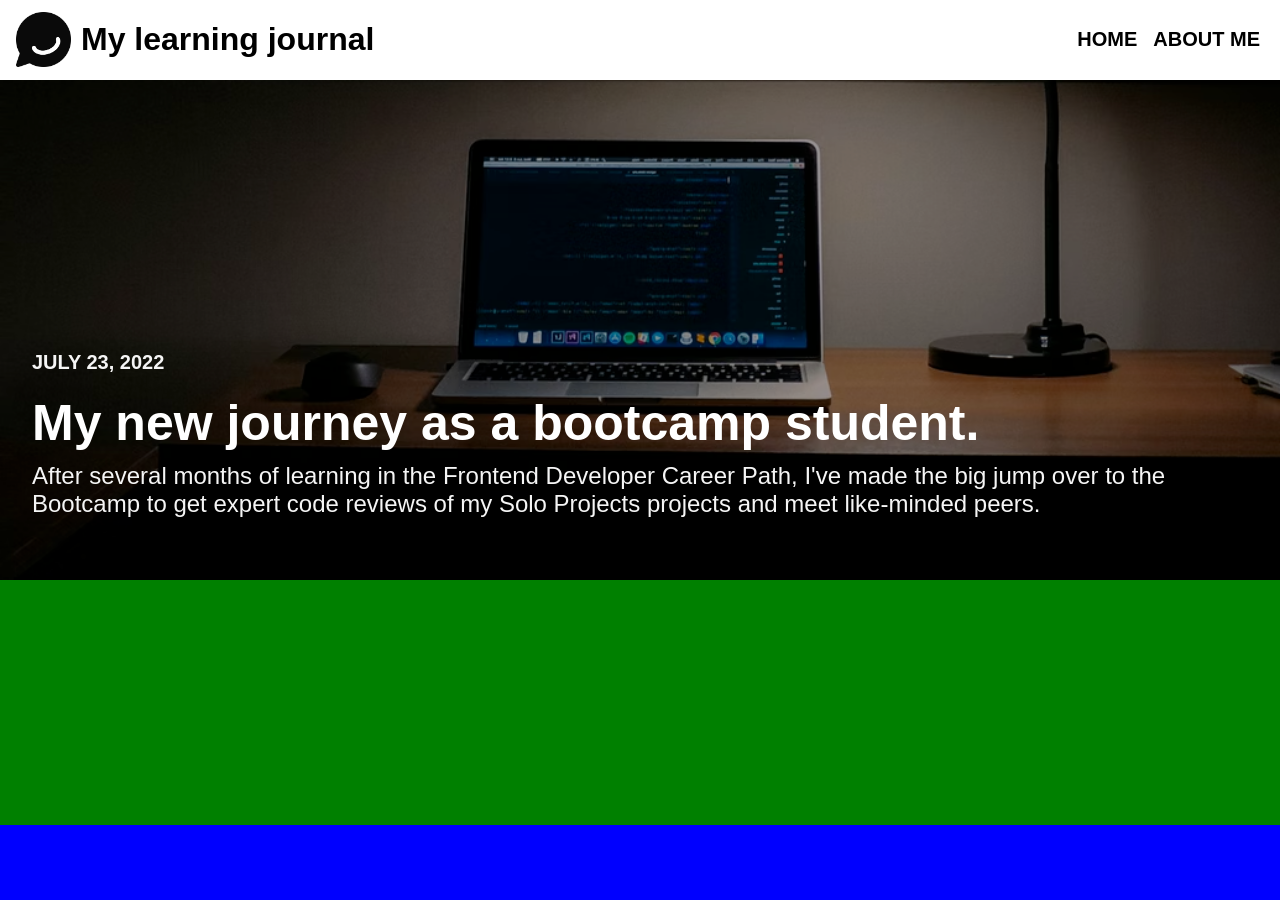
==== index.html @ b1023270 "v1" ====
<!DOCTYPE html>
<html lang="en">

<head>
    <meta charset="UTF-8">
    <meta name="viewport" content="width=device-width, initial-scale=1.0">
    <title>Home</title>
    <link rel="stylesheet" href="index.css">
</head>

<body>
    <div class="grid-container">
        <header class="grid-item">
            <div class="logo-section">
                <img class="logo" src="/images/logo.png" alt="logo">
                <h1>My learning journal</h1>
            </div>
            <div class="menu">
                <ul>
                    <li><a href="index.html">HOME</a></li>
                    <li><a href="about.html">ABOUT ME</a></li>
                </ul>
            </div>


        </header>
        <main class="grid-item">
            <div class="banner">
                <h4 class="date">JULY 23, 2022</h4>
                <h1 class="title">My new journey as a bootcamp student.</h1>
                <p class="summary">
                    After several months of learning in the Frontend Developer Career Path, I've made the big jump over
                    to the Bootcamp to get expert code reviews of my Solo Projects projects and meet like-minded peers.
                </p>
            </div>
            <div class="blogs">

            </div>
        </main>
        <footer class="grid-item"></footer>
    </div>
    <script type="module" src="index.js"></script>
</body>

</html>
---- index.css ----
body {
    margin: 0;
    background-color: white;
}

.grid-container {
    display: grid;
    height: 100vh;
    grid-template: repeat(12, 1fr) / repeat(12, 1fr);
    grid-template-areas:
        "head head head head head head head head head head head head"
        "main main main main main main main main main main main main"
        "main main main main main main main main main main main main"
        "main main main main main main main main main main main main"
        "main main main main main main main main main main main main"
        "main main main main main main main main main main main main"
        "main main main main main main main main main main main main"
        "main main main main main main main main main main main main"
        "main main main main main main main main main main main main"
        "main main main main main main main main main main main main"
        "main main main main main main main main main main main main"
        "foot foot foot foot foot foot foot foot foot foot foot foot";

}

.grid-item {
    display: flex;
}

header {
    grid-area: head;
    display: flex;
    align-items: center;
    justify-content: space-between;
}

main {
    flex-direction: column;
    grid-area: main;
    background-color: green;
}

footer {
    grid-area: foot;
    background-color: blue;
}

/*-----------------------------HEADER------------------------------------------*/
.logo {
    height: 55px;
    width: 55px;
}

.logo-section {
    display: flex;
    align-items: center;
    font-family: Arial, Helvetica, sans-serif;
    font-weight: bold;
    gap: 10px;
    padding-left: 1em;
}

.menu {
    display: flex;
    align-items: center;
    padding-right: 1em;
    font-size: 20px;
    font-family: sans-serif;
}

.menu ul {
    display: flex;
    flex-direction: row;
    list-style: none;
    gap: 1rem;
    margin: 0;
    padding: 0;
}

.menu li {
    cursor: pointer;
    font-weight: bold;
}

.menu a {
    color: black;
    text-decoration: none;
}

.menu a:hover {
    text-decoration: underline;
}

/*----------------------------------------------------------------------------*/

/*-----------------------------Main------------------------------------------*/

.banner {
    position: relative;
    background-image: url("images/banner.png");
    background-size: cover;
    background-position: 0% 90%;
    background-repeat: no-repeat;
    display: flex;
    flex-direction: column;
    justify-content: flex-end;
    width: 100%;
    height: 500px;
    color: white;
    font-family: sans-serif;
    padding: 2rem;
    box-sizing: border-box;
}

.banner::before {
    content: "";
    position: absolute;
    inset: 0;
    background: rgba(0, 0, 0, 0.4);
}

.banner>* {
    position: relative;
    z-index: 1;
}

.date {

    font-size: 20px;
    color: whitesmoke;
    margin: 0;
    padding-bottom: 20px;
}

.title {
    font-size: 50px;
    margin: 0;
    padding-bottom: 10px;
}

.summary {
    margin: 0;
    padding-bottom: 30px;
    font-size: 24px;
    color: whitesmoke;
}

/*----------------------------------------------------------------------------*/
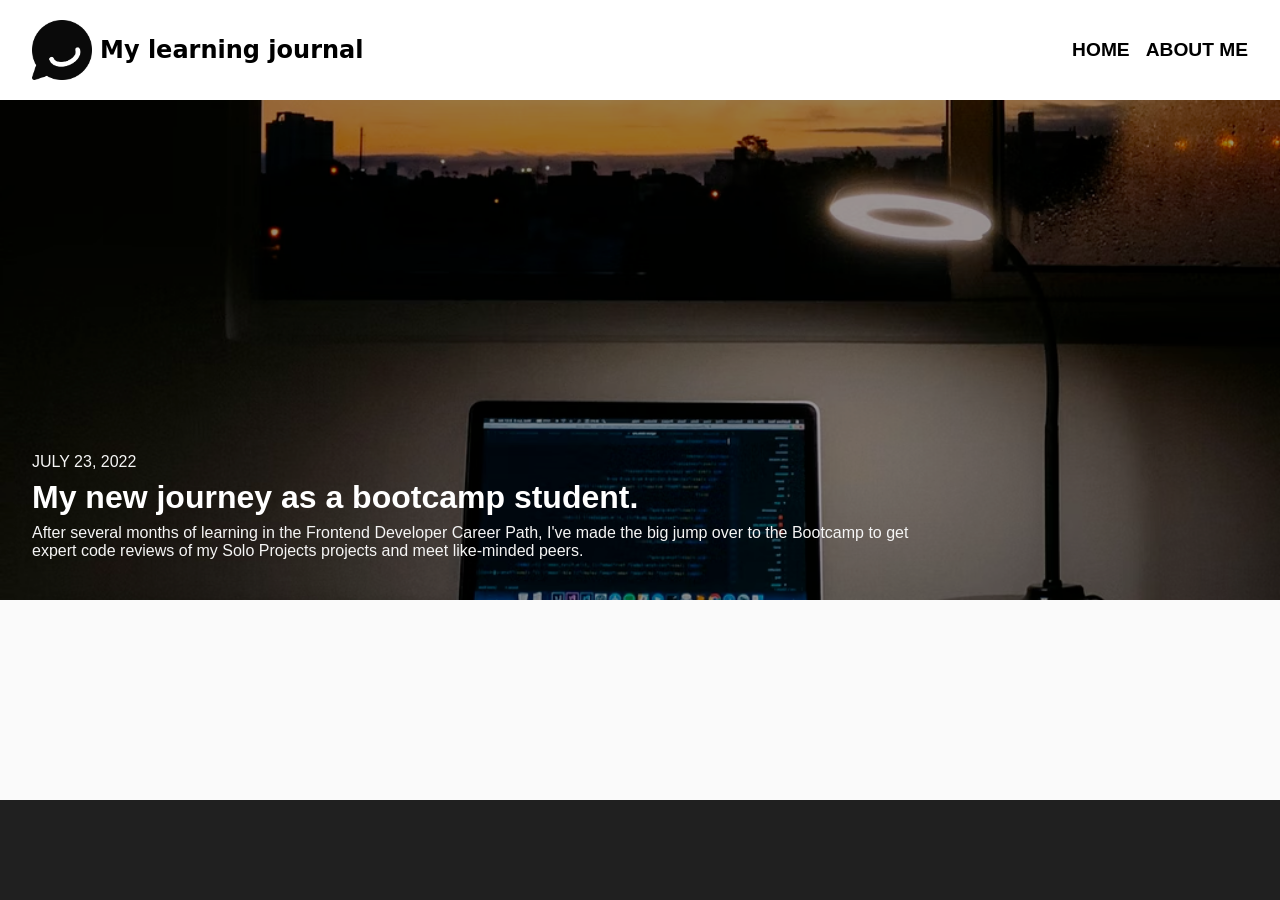
==== commit c0827c65: "v2" ====
--- a/index.html
+++ b/index.html
@@ -4,28 +4,26 @@
 <head>
     <meta charset="UTF-8">
     <meta name="viewport" content="width=device-width, initial-scale=1.0">
-    <title>Home</title>
     <link rel="stylesheet" href="index.css">
+    <title>Document</title>
 </head>
 
 <body>
-    <div class="grid-container">
-        <header class="grid-item">
-            <div class="logo-section">
+    <header>
+        <div class="container">
+            <nav>
                 <img class="logo" src="/images/logo.png" alt="logo">
-                <h1>My learning journal</h1>
-            </div>
-            <div class="menu">
+                <h1 class="logo-title">My learning journal</h1>
                 <ul>
-                    <li><a href="index.html">HOME</a></li>
-                    <li><a href="about.html">ABOUT ME</a></li>
+                    <li><a href="">HOME</a></li>
+                    <li><a href="">ABOUT ME</a></li>
                 </ul>
-            </div>
-
-
-        </header>
-        <main class="grid-item">
-            <div class="banner">
+            </nav>
+        </div>
+    </header>
+    <main>
+        <section class="hero">
+            <div class="hero-content container">
                 <h4 class="date">JULY 23, 2022</h4>
                 <h1 class="title">My new journey as a bootcamp student.</h1>
                 <p class="summary">
@@ -33,13 +31,14 @@
                     to the Bootcamp to get expert code reviews of my Solo Projects projects and meet like-minded peers.
                 </p>
             </div>
-            <div class="blogs">
+        </section>
+        <div class="container">
 
-            </div>
-        </main>
-        <footer class="grid-item"></footer>
-    </div>
-    <script type="module" src="index.js"></script>
+        </div>
+
+    </main>
+    <footer>
+    </footer>
 </body>
 
 </html>
--- a/index.css
+++ b/index.css
@@ -1,74 +1,63 @@
+* {
+    box-sizing: border-box;
+}
+
 body {
+    min-height: 100vh;
     margin: 0;
+    background-color: #FAFAFA;
+    display: grid;
+    grid-template-rows: auto 1fr auto;
+}
+
+
+header {
+    width: 100%;
     background-color: white;
 }
 
-.grid-container {
-    display: grid;
-    height: 100vh;
-    grid-template: repeat(12, 1fr) / repeat(12, 1fr);
-    grid-template-areas:
-        "head head head head head head head head head head head head"
-        "main main main main main main main main main main main main"
-        "main main main main main main main main main main main main"
-        "main main main main main main main main main main main main"
-        "main main main main main main main main main main main main"
-        "main main main main main main main main main main main main"
-        "main main main main main main main main main main main main"
-        "main main main main main main main main main main main main"
-        "main main main main main main main main main main main main"
-        "main main main main main main main main main main main main"
-        "main main main main main main main main main main main main"
-        "foot foot foot foot foot foot foot foot foot foot foot foot";
-
-}
-
-.grid-item {
-    display: flex;
-}
-
-header {
-    grid-area: head;
-    display: flex;
-    align-items: center;
-    justify-content: space-between;
-}
-
 main {
-    flex-direction: column;
-    grid-area: main;
-    background-color: green;
+    width: 100%;
 }
 
 footer {
-    grid-area: foot;
-    background-color: blue;
+    width: 100%;
+    background-color: #202020;
+    height: 100px;
 }
 
-/*-----------------------------HEADER------------------------------------------*/
-.logo {
-    height: 55px;
-    width: 55px;
+img {
+    display: block;
+    max-width: 100%;
+    height: auto;
 }
 
-.logo-section {
+.container {
+    width: min(100% - 4rem, 1400px);
+    margin-inline: auto;
+}
+
+/*==================================================================*/
+
+/*--------------------------------header----------------------------*/
+.logo {
+    height: 60px;
+}
+
+.logo-title {
+    margin-right: auto;
+    padding-left: .5rem;
+    font-family: system-ui, -apple-system, BlinkMacSystemFont, 'Segoe UI', Roboto, Oxygen, Ubuntu, Cantarell, 'Open Sans', 'Helvetica Neue', sans-serif;
+}
+
+nav {
     display: flex;
     align-items: center;
-    font-family: Arial, Helvetica, sans-serif;
-    font-weight: bold;
-    gap: 10px;
-    padding-left: 1em;
+    padding-top: 1rem;
+    padding-bottom: 1rem;
 }
 
-.menu {
-    display: flex;
-    align-items: center;
-    padding-right: 1em;
-    font-size: 20px;
-    font-family: sans-serif;
-}
-
-.menu ul {
+nav ul {
     display: flex;
     flex-direction: row;
     list-style: none;
@@ -77,72 +66,103 @@
     padding: 0;
 }
 
-.menu li {
+nav li {
     cursor: pointer;
+    font-size: 1.2rem;
+    font-family: sans-serif;
     font-weight: bold;
 }
 
-.menu a {
+nav a {
     color: black;
     text-decoration: none;
 }
 
-.menu a:hover {
+nav a:hover {
     text-decoration: underline;
 }
 
-/*----------------------------------------------------------------------------*/
+/*--------------------------------header----------------------------*/
 
-/*-----------------------------Main------------------------------------------*/
-
-.banner {
+/*--------------------------------hero------------------------------*/
+.hero {
+    display: flex;
+    flex-direction: column;
+    justify-content: flex-end;
     position: relative;
     background-image: url("images/banner.png");
     background-size: cover;
-    background-position: 0% 90%;
+    background-position: 0% 80%;
     background-repeat: no-repeat;
-    display: flex;
-    flex-direction: column;
-    justify-content: flex-end;
     width: 100%;
-    height: 500px;
-    color: white;
-    font-family: sans-serif;
-    padding: 2rem;
-    box-sizing: border-box;
+    min-height: 400px;
 }
 
-.banner::before {
+.hero::before {
     content: "";
     position: absolute;
     inset: 0;
     background: rgba(0, 0, 0, 0.4);
 }
 
-.banner>* {
+
+.hero>* {
     position: relative;
     z-index: 1;
 }
 
-.date {
-
-    font-size: 20px;
-    color: whitesmoke;
-    margin: 0;
-    padding-bottom: 20px;
+.hero-content {
+    color: white;
+    font-family: sans-serif;
+    padding-bottom: 2.5rem;
 }
 
-.title {
-    font-size: 50px;
+.hero-content h1,
+p,
+h4 {
     margin: 0;
-    padding-bottom: 10px;
 }
 
-.summary {
-    margin: 0;
-    padding-bottom: 30px;
-    font-size: 24px;
+.hero-content h1 {
+    font-size: 2rem;
+    padding-top: .5rem;
+    padding-bottom: .5rem;
+    padding-right: 15rem;
+
+}
+
+.hero-content p,
+h4 {
+    font-size: 1rem;
+    font-weight: 400;
+    padding-right: 10rem;
     color: whitesmoke;
 }
 
-/*----------------------------------------------------------------------------*/+/*--------------------------------hero------------------------------*/
+
+
+@media (min-width: 800px) {
+    .hero {
+        background-position: 0% 70%;
+        height: 500px;
+        max-height: 500px;
+    }
+
+    .hero-content h1 {
+        padding-right: 15rem;
+    }
+
+    .hero-content p,
+    h4 {
+        padding-right: 20rem;
+    }
+
+}
+
+@media (min-width: 1400px) {
+    .hero {
+        background-position: 0% 60%;
+    }
+
+}
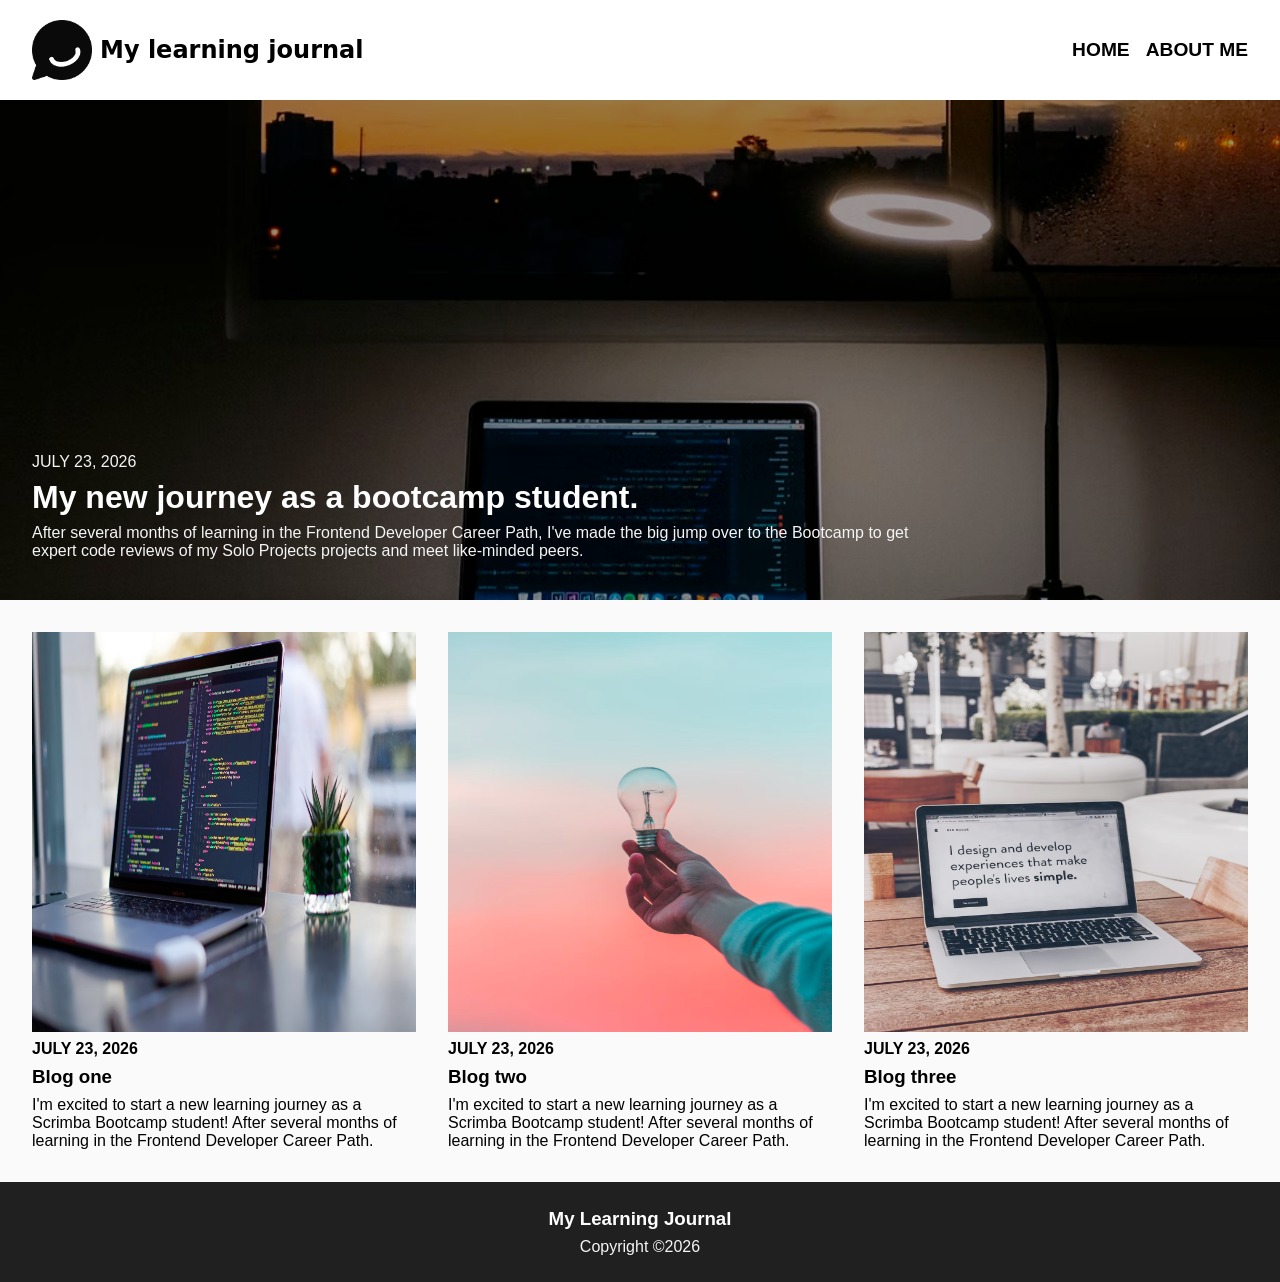
==== commit 45bdd9dd: "v3" ====
--- a/index.html
+++ b/index.html
@@ -24,7 +24,7 @@
     <main>
         <section class="hero">
             <div class="hero-content container">
-                <h4 class="date">JULY 23, 2022</h4>
+                <h4 class="date">JULY 23, 2026</h4>
                 <h1 class="title">My new journey as a bootcamp student.</h1>
                 <p class="summary">
                     After several months of learning in the Frontend Developer Career Path, I've made the big jump over
@@ -32,12 +32,41 @@
                 </p>
             </div>
         </section>
-        <div class="container">
+        <article class="container">
+            <section class="blogs">
+                <div class="blog-card">
+                    <img src="/images/blog1.png" alt="blog1">
+                    <h4>JULY 23, 2026</h4>
+                    <h1>Blog one</h1>
+                    <p>I'm excited to start a new learning journey as a Scrimba Bootcamp student! After several months
+                        of learning in the Frontend Developer Career Path.</p>
+                </div>
+                <div class="blog-card">
+                    <img src="/images/blog2.png" alt="blog1">
+                    <h4>JULY 23, 2026</h4>
+                    <h1>Blog two</h1>
+                    <p>I'm excited to start a new learning journey as a Scrimba Bootcamp student! After several months
+                        of learning in the Frontend Developer Career Path.</p>
+                </div>
+                <div class="blog-card">
+                    <img src="/images/blog3.png" alt="blog1">
+                    <h4>JULY 23, 2026</h4>
+                    <h1>Blog three</h1>
+                    <p>I'm excited to start a new learning journey as a Scrimba Bootcamp student! After several months
+                        of learning in the Frontend Developer Career Path.</p>
+                </div>
 
-        </div>
+            </section>
+        </article>
 
     </main>
     <footer>
+        <div class="container">
+            <div class="footer-content">
+                <h3>My Learning Journal</h3>
+                <p>Copyright ©2026</p>
+            </div>
+        </div>
     </footer>
 </body>
 
--- a/index.css
+++ b/index.css
@@ -21,9 +21,12 @@
 }
 
 footer {
-    width: 100%;
+    min-height: 100px;
     background-color: #202020;
-    height: 100px;
+    display: flex;
+    flex-direction: column;
+    justify-content: center;
+    margin-top: 2rem;
 }
 
 img {
@@ -96,6 +99,7 @@
     background-repeat: no-repeat;
     width: 100%;
     min-height: 400px;
+    margin-bottom: 2rem;
 }
 
 .hero::before {
@@ -115,11 +119,12 @@
     color: white;
     font-family: sans-serif;
     padding-bottom: 2.5rem;
+
 }
 
 .hero-content h1,
-p,
-h4 {
+.hero-content p,
+.hero-content h4 {
     margin: 0;
 }
 
@@ -132,7 +137,7 @@
 }
 
 .hero-content p,
-h4 {
+.hero-content h4 {
     font-size: 1rem;
     font-weight: 400;
     padding-right: 10rem;
@@ -140,6 +145,63 @@
 }
 
 /*--------------------------------hero------------------------------*/
+
+/*--------------------------------blog------------------------------*/
+
+.blogs {
+    display: grid;
+    grid-template-columns: 1fr;
+    gap: 2rem;
+}
+
+.blog-card {
+    display: flex;
+    flex-direction: column;
+    font-family: sans-serif;
+    color: black;
+}
+
+.blog-card p,
+.blog-card h4,
+.blog-card h1 {
+    margin: 0;
+    padding-top: .5rem;
+}
+
+.blog-card img {
+    display: block;
+    max-width: 100%;
+    height: 25rem;
+}
+
+
+/*--------------------------------blog------------------------------*/
+
+
+/*--------------------------------footer----------------------------*/
+
+.footer-content {
+    display: flex;
+    flex-direction: column;
+    align-items: center;
+    color: white;
+    font-family: sans-serif;
+}
+
+.footer-content h3,
+.footer-content p {
+    margin: 0;
+}
+
+.footer-content p {
+    color: whitesmoke;
+    padding-top: .5rem;
+}
+
+
+/*--------------------------------footer----------------------------*/
+
+/*==================================================================*/
 
 
 @media (min-width: 800px) {
@@ -154,11 +216,16 @@
     }
 
     .hero-content p,
-    h4 {
+    .hero-content h4 {
         padding-right: 20rem;
     }
 
-}
+    .blogs {
+        grid-template-columns: repeat(3, minmax(0, 1fr));
+    }
+
+}
+
 
 @media (min-width: 1400px) {
     .hero {
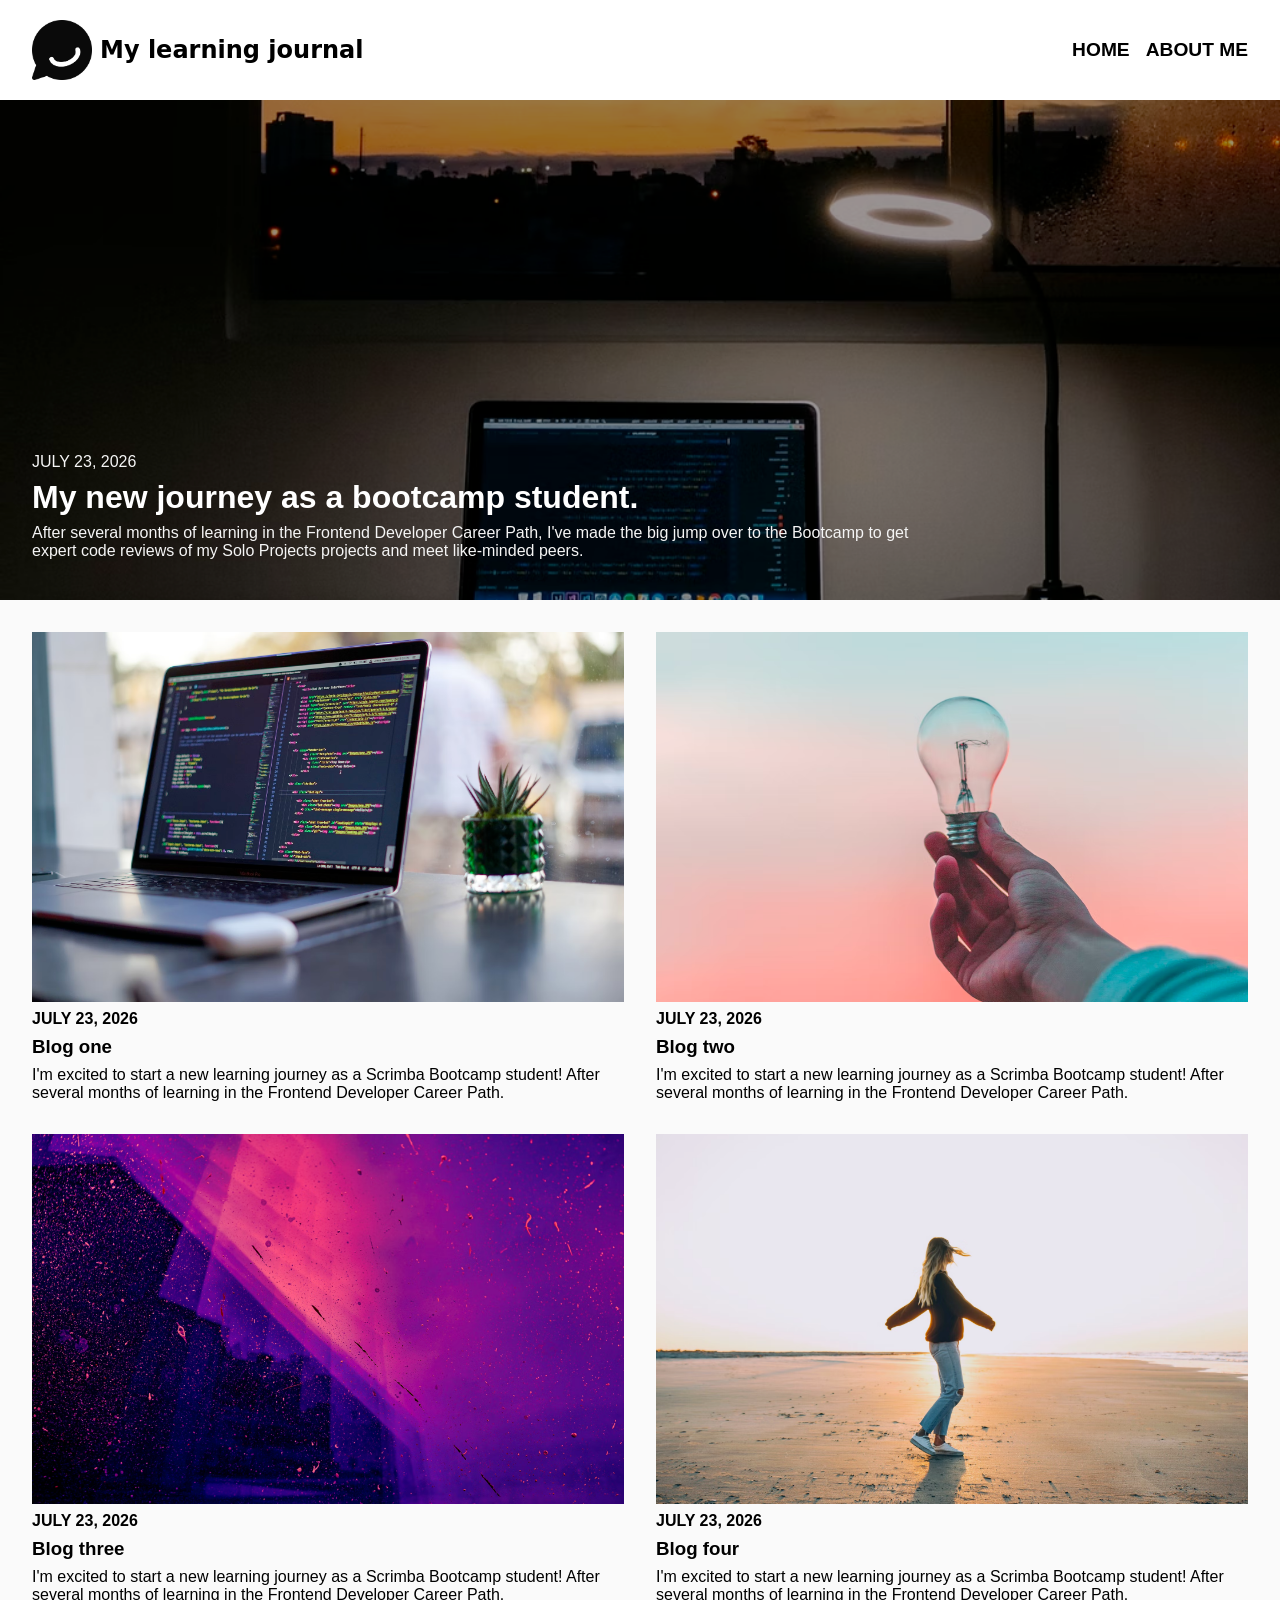
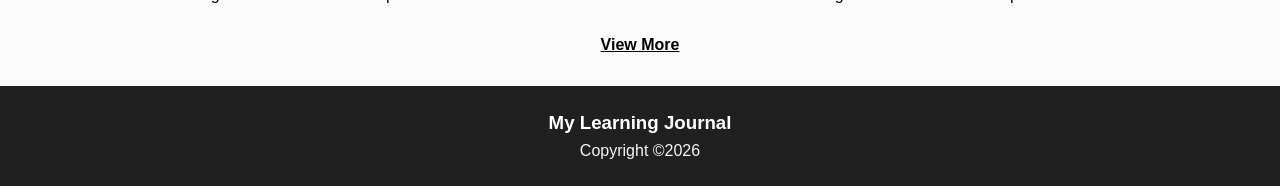
==== commit 8243c6b9: "v4" ====
--- a/index.html
+++ b/index.html
@@ -55,8 +55,36 @@
                     <p>I'm excited to start a new learning journey as a Scrimba Bootcamp student! After several months
                         of learning in the Frontend Developer Career Path.</p>
                 </div>
-
+                <div class="blog-card">
+                    <img src="/images/blog4.png" alt="blog1">
+                    <h4>JULY 23, 2026</h4>
+                    <h1>Blog four</h1>
+                    <p>I'm excited to start a new learning journey as a Scrimba Bootcamp student! After several months
+                        of learning in the Frontend Developer Career Path.</p>
+                </div>
+                <div class="blog-card">
+                    <img src="/images/blog5.png" alt="blog1">
+                    <h4>JULY 23, 2026</h4>
+                    <h1>Blog five</h1>
+                    <p>I'm excited to start a new learning journey as a Scrimba Bootcamp student! After several months
+                        of learning in the Frontend Developer Career Path.</p>
+                </div>
+                <div class="blog-card">
+                    <img src="/images/blog6.png" alt="blog1">
+                    <h4>JULY 23, 2026</h4>
+                    <h1>Blog six</h1>
+                    <p>I'm excited to start a new learning journey as a Scrimba Bootcamp student! After several months
+                        of learning in the Frontend Developer Career Path.</p>
+                </div>
+                <div class="blog-card">
+                    <img src="/images/blog7.png" alt="blog1">
+                    <h4>JULY 23, 2026</h4>
+                    <h1>Blog seven</h1>
+                    <p>I'm excited to start a new learning journey as a Scrimba Bootcamp student! After several months
+                        of learning in the Frontend Developer Career Path.</p>
+                </div>
             </section>
+            <div class="viewmore-btn">View More</div>
         </article>
 
     </main>
@@ -68,6 +96,7 @@
             </div>
         </div>
     </footer>
+    <script type="module" src="index.js"></script>
 </body>
 
 </html>
--- a/index.css
+++ b/index.css
@@ -154,6 +154,14 @@
     gap: 2rem;
 }
 
+.blog-card:nth-child(n + 4) {
+    display: none;
+}
+
+.blogs.show-all .blog-card {
+    display: flex;
+}
+
 .blog-card {
     display: flex;
     flex-direction: column;
@@ -169,9 +177,20 @@
 }
 
 .blog-card img {
-    display: block;
-    max-width: 100%;
-    height: 25rem;
+    aspect-ratio: 16 / 10;
+    object-fit: cover;
+}
+
+
+.viewmore-btn {
+    padding-top: 2rem;
+    width: fit-content;
+    margin-left: auto;
+    margin-right: auto;
+    font-weight: bold;
+    text-decoration: underline;
+    font-family: sans-serif;
+    cursor: pointer;
 }
 
 
@@ -220,10 +239,14 @@
         padding-right: 20rem;
     }
 
+
     .blogs {
-        grid-template-columns: repeat(3, minmax(0, 1fr));
-    }
-
+        grid-template-columns: repeat(2, minmax(0, 1fr));
+    }
+
+    .blog-card:nth-child(n + 4):nth-child(-n + 4) {
+        display: flex;
+    }
 }
 
 
@@ -232,4 +255,11 @@
         background-position: 0% 60%;
     }
 
+    .blogs {
+        grid-template-columns: repeat(3, minmax(0, 1fr));
+    }
+
+    .blog-card:nth-child(n + 4):nth-child(-n + 6) {
+        display: flex;
+    }
 }
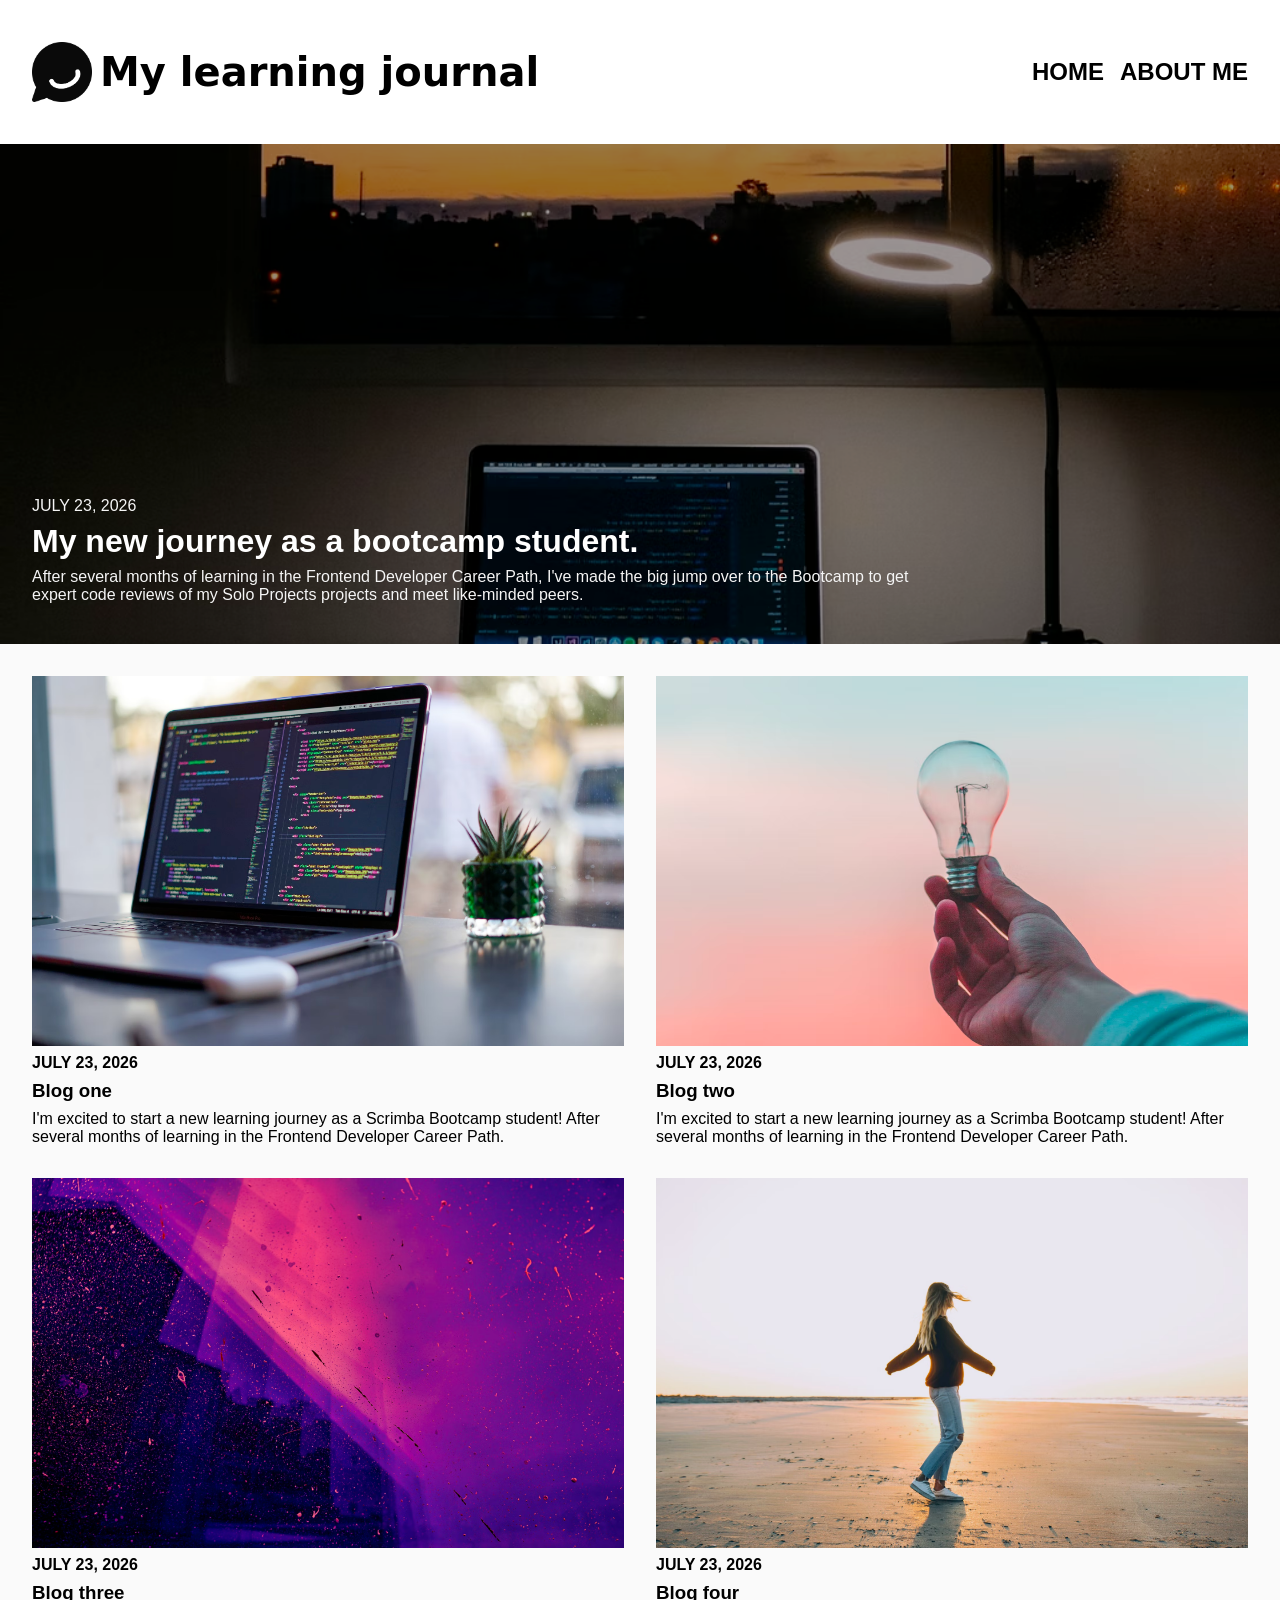
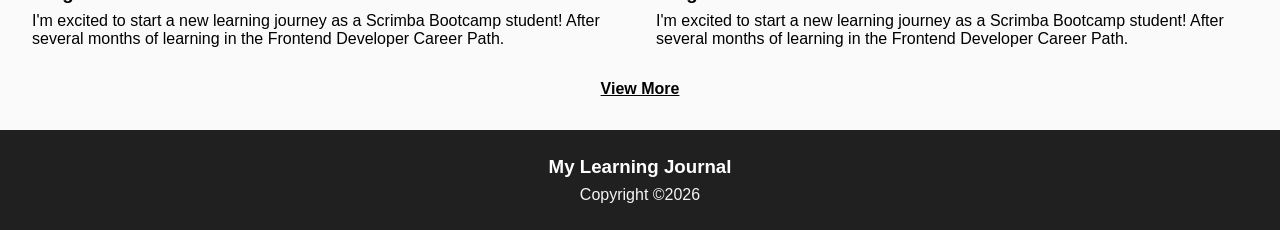
==== commit 1088e1b1: "v5" ====
--- a/index.html
+++ b/index.html
@@ -12,7 +12,7 @@
     <header>
         <div class="container">
             <nav>
-                <img class="logo" src="/images/logo.png" alt="logo">
+                <img class="logo" src="images/logo.png" alt="logo">
                 <h1 class="logo-title">My learning journal</h1>
                 <ul>
                     <li><a href="">HOME</a></li>
@@ -35,49 +35,49 @@
         <article class="container">
             <section class="blogs">
                 <div class="blog-card">
-                    <img src="/images/blog1.png" alt="blog1">
+                    <img src="images/blog1.png" alt="blog1">
                     <h4>JULY 23, 2026</h4>
                     <h1>Blog one</h1>
                     <p>I'm excited to start a new learning journey as a Scrimba Bootcamp student! After several months
                         of learning in the Frontend Developer Career Path.</p>
                 </div>
                 <div class="blog-card">
-                    <img src="/images/blog2.png" alt="blog1">
+                    <img src="images/blog2.png" alt="blog1">
                     <h4>JULY 23, 2026</h4>
                     <h1>Blog two</h1>
                     <p>I'm excited to start a new learning journey as a Scrimba Bootcamp student! After several months
                         of learning in the Frontend Developer Career Path.</p>
                 </div>
                 <div class="blog-card">
-                    <img src="/images/blog3.png" alt="blog1">
+                    <img src="images/blog3.png" alt="blog1">
                     <h4>JULY 23, 2026</h4>
                     <h1>Blog three</h1>
                     <p>I'm excited to start a new learning journey as a Scrimba Bootcamp student! After several months
                         of learning in the Frontend Developer Career Path.</p>
                 </div>
                 <div class="blog-card">
-                    <img src="/images/blog4.png" alt="blog1">
+                    <img src="images/blog4.png" alt="blog1">
                     <h4>JULY 23, 2026</h4>
                     <h1>Blog four</h1>
                     <p>I'm excited to start a new learning journey as a Scrimba Bootcamp student! After several months
                         of learning in the Frontend Developer Career Path.</p>
                 </div>
                 <div class="blog-card">
-                    <img src="/images/blog5.png" alt="blog1">
+                    <img src="images/blog5.png" alt="blog1">
                     <h4>JULY 23, 2026</h4>
                     <h1>Blog five</h1>
                     <p>I'm excited to start a new learning journey as a Scrimba Bootcamp student! After several months
                         of learning in the Frontend Developer Career Path.</p>
                 </div>
                 <div class="blog-card">
-                    <img src="/images/blog6.png" alt="blog1">
+                    <img src="images/blog6.png" alt="blog1">
                     <h4>JULY 23, 2026</h4>
                     <h1>Blog six</h1>
                     <p>I'm excited to start a new learning journey as a Scrimba Bootcamp student! After several months
                         of learning in the Frontend Developer Career Path.</p>
                 </div>
                 <div class="blog-card">
-                    <img src="/images/blog7.png" alt="blog1">
+                    <img src="images/blog7.png" alt="blog1">
                     <h4>JULY 23, 2026</h4>
                     <h1>Blog seven</h1>
                     <p>I'm excited to start a new learning journey as a Scrimba Bootcamp student! After several months
--- a/index.css
+++ b/index.css
@@ -51,6 +51,7 @@
     margin-right: auto;
     padding-left: .5rem;
     font-family: system-ui, -apple-system, BlinkMacSystemFont, 'Segoe UI', Roboto, Oxygen, Ubuntu, Cantarell, 'Open Sans', 'Helvetica Neue', sans-serif;
+    font-size: 1.5rem;
 }
 
 nav {
@@ -58,6 +59,7 @@
     align-items: center;
     padding-top: 1rem;
     padding-bottom: 1rem;
+
 }
 
 nav ul {
@@ -71,7 +73,7 @@
 
 nav li {
     cursor: pointer;
-    font-size: 1.2rem;
+    font-size: 1rem;
     font-family: sans-serif;
     font-weight: bold;
 }
@@ -132,7 +134,7 @@
     font-size: 2rem;
     padding-top: .5rem;
     padding-bottom: .5rem;
-    padding-right: 15rem;
+    padding-right: 6rem;
 
 }
 
@@ -247,6 +249,14 @@
     .blog-card:nth-child(n + 4):nth-child(-n + 4) {
         display: flex;
     }
+
+    nav li {
+        font-size: 1.5rem;
+    }
+
+    .logo-title {
+        font-size: 2.5rem;
+    }
 }
 
 
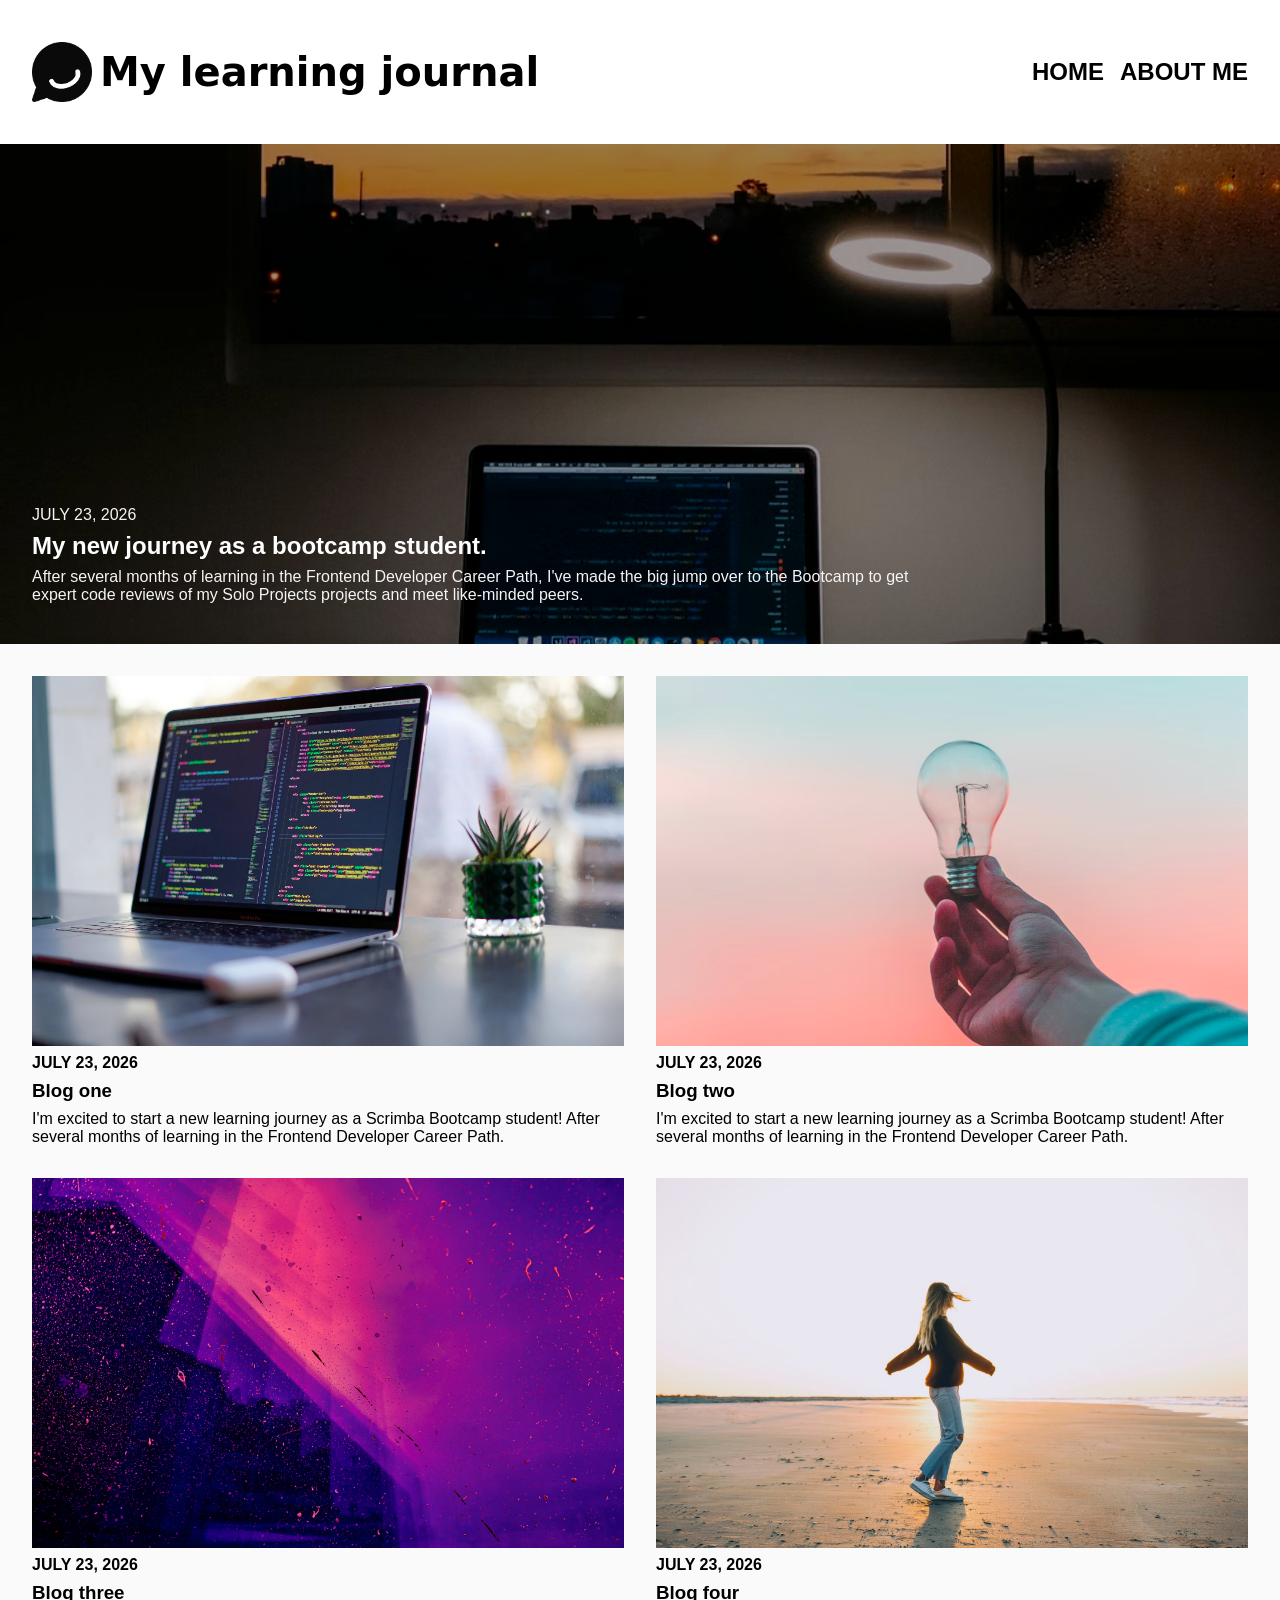
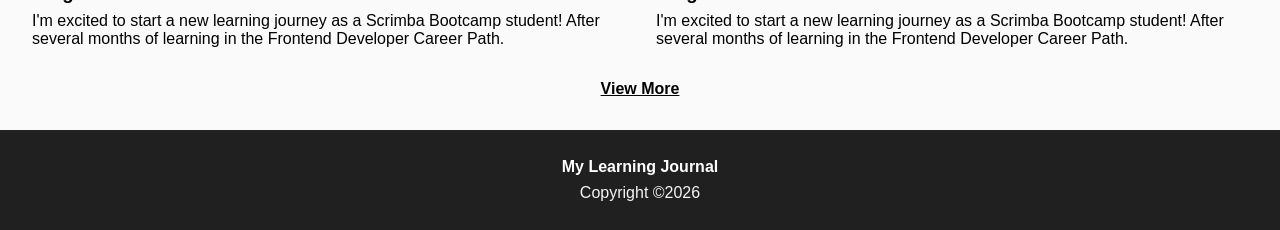
==== commit 7488aba1: "v6" ====
--- a/index.html
+++ b/index.html
@@ -91,7 +91,7 @@
     <footer>
         <div class="container">
             <div class="footer-content">
-                <h3>My Learning Journal</h3>
+                <h4>My Learning Journal</h4>
                 <p>Copyright ©2026</p>
             </div>
         </div>
--- a/index.css
+++ b/index.css
@@ -51,7 +51,7 @@
     margin-right: auto;
     padding-left: .5rem;
     font-family: system-ui, -apple-system, BlinkMacSystemFont, 'Segoe UI', Roboto, Oxygen, Ubuntu, Cantarell, 'Open Sans', 'Helvetica Neue', sans-serif;
-    font-size: 1.5rem;
+    font-size: 1.2rem;
 }
 
 nav {
@@ -131,18 +131,13 @@
 }
 
 .hero-content h1 {
-    font-size: 2rem;
     padding-top: .5rem;
     padding-bottom: .5rem;
-    padding-right: 6rem;
-
 }
 
 .hero-content p,
 .hero-content h4 {
-    font-size: 1rem;
     font-weight: 400;
-    padding-right: 10rem;
     color: whitesmoke;
 }
 
@@ -209,7 +204,7 @@
     font-family: sans-serif;
 }
 
-.footer-content h3,
+.footer-content h4,
 .footer-content p {
     margin: 0;
 }
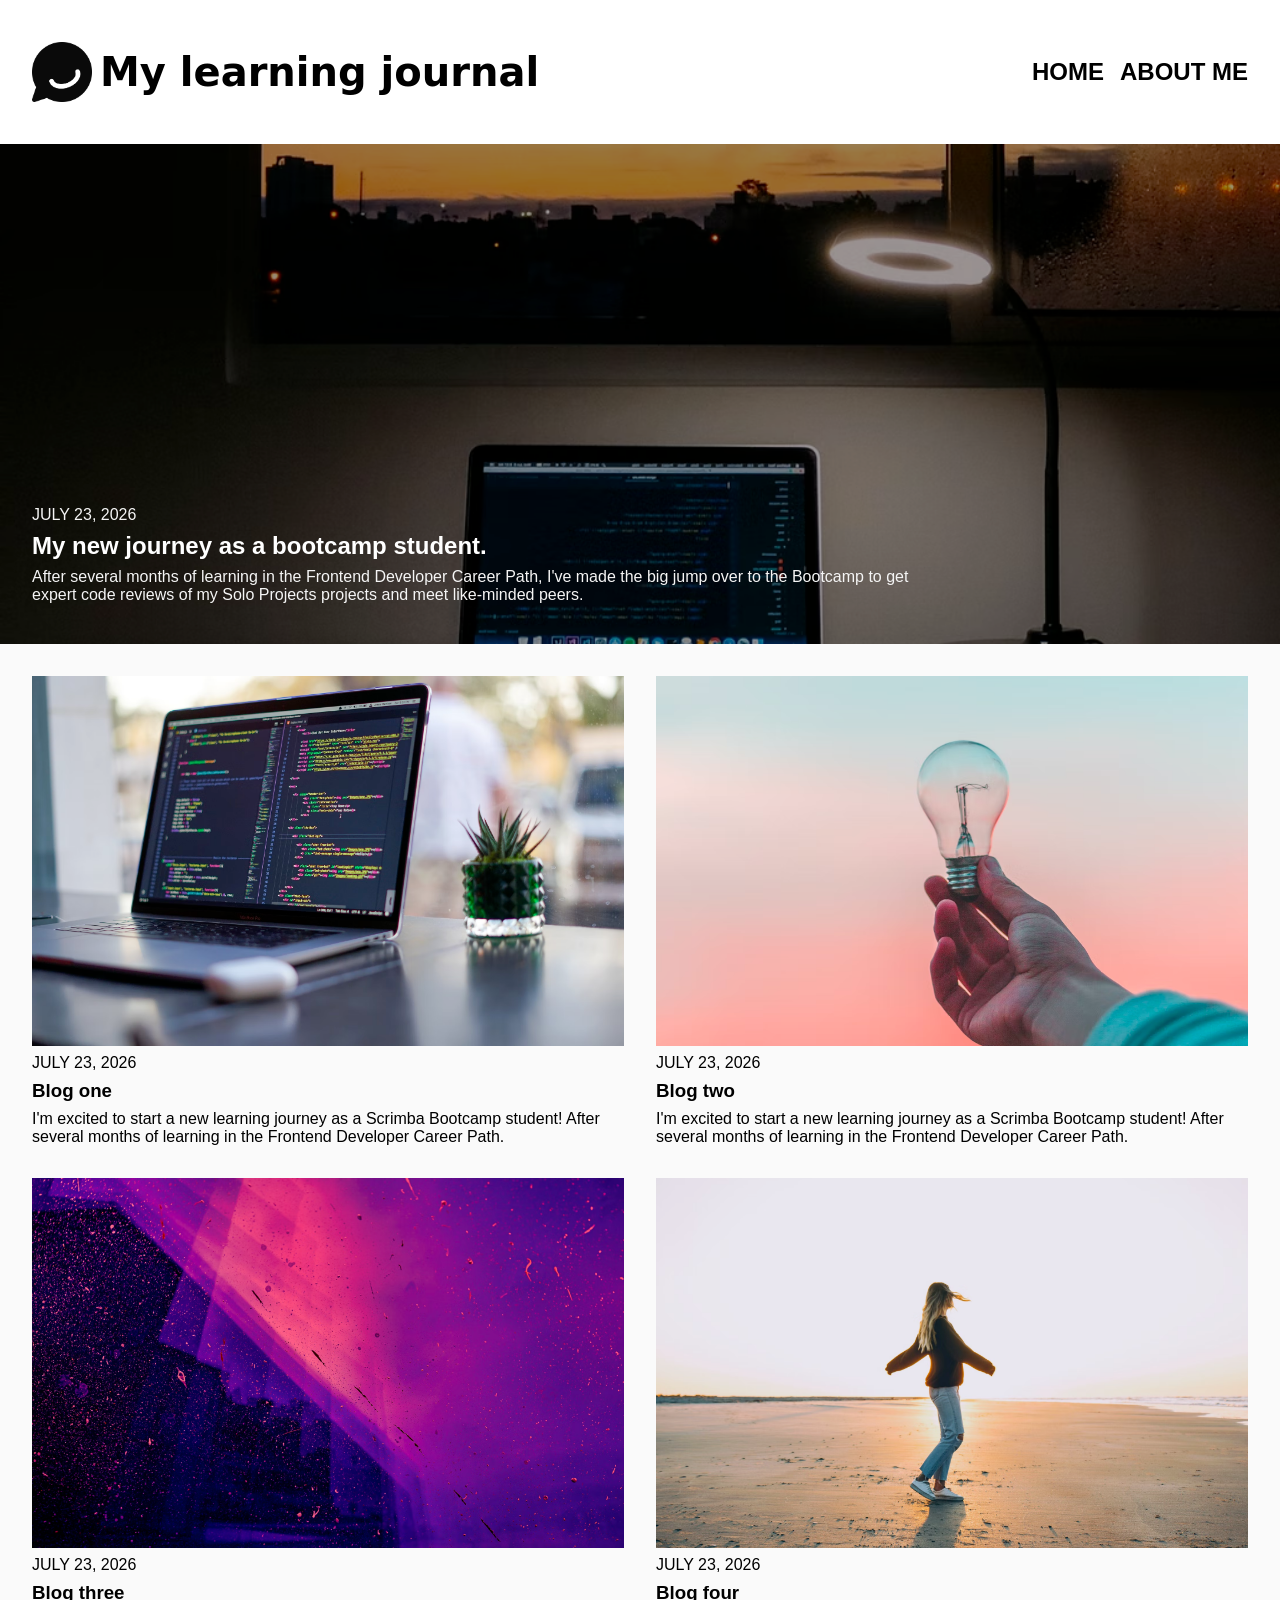
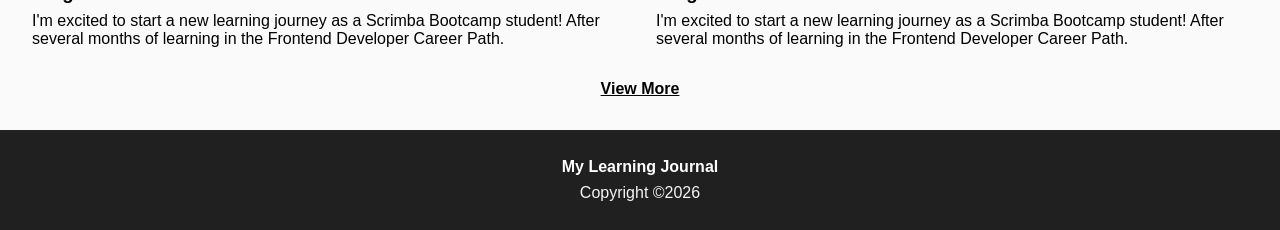
==== commit 16522c7e: "v8" ====
--- a/index.html
+++ b/index.html
@@ -5,18 +5,18 @@
     <meta charset="UTF-8">
     <meta name="viewport" content="width=device-width, initial-scale=1.0">
     <link rel="stylesheet" href="index.css">
-    <title>Document</title>
+    <title>Home</title>
 </head>
 
 <body>
     <header>
         <div class="container">
             <nav>
-                <img class="logo" src="images/logo.png" alt="logo">
-                <h1 class="logo-title">My learning journal</h1>
+                <a href="index.html"><img class="logo" src="images/logo.png" alt="logo"></a>
+                <h1 class="logo-title"><a href="index.html">My learning journal</a></h1>
                 <ul>
-                    <li><a href="">HOME</a></li>
-                    <li><a href="">ABOUT ME</a></li>
+                    <li><a href="index.html">HOME</a></li>
+                    <li><a href="about.html">ABOUT ME</a></li>
                 </ul>
             </nav>
         </div>
@@ -37,49 +37,49 @@
                 <div class="blog-card">
                     <img src="images/blog1.png" alt="blog1">
                     <h4>JULY 23, 2026</h4>
-                    <h1>Blog one</h1>
+                    <h1><a href="">Blog one</a></h1>
                     <p>I'm excited to start a new learning journey as a Scrimba Bootcamp student! After several months
                         of learning in the Frontend Developer Career Path.</p>
                 </div>
                 <div class="blog-card">
                     <img src="images/blog2.png" alt="blog1">
                     <h4>JULY 23, 2026</h4>
-                    <h1>Blog two</h1>
+                    <h1><a href="">Blog two</a></h1>
                     <p>I'm excited to start a new learning journey as a Scrimba Bootcamp student! After several months
                         of learning in the Frontend Developer Career Path.</p>
                 </div>
                 <div class="blog-card">
                     <img src="images/blog3.png" alt="blog1">
                     <h4>JULY 23, 2026</h4>
-                    <h1>Blog three</h1>
+                    <h1><a href="">Blog three</a></h1>
                     <p>I'm excited to start a new learning journey as a Scrimba Bootcamp student! After several months
                         of learning in the Frontend Developer Career Path.</p>
                 </div>
                 <div class="blog-card">
                     <img src="images/blog4.png" alt="blog1">
                     <h4>JULY 23, 2026</h4>
-                    <h1>Blog four</h1>
+                    <h1><a href="">Blog four</a></h1>
                     <p>I'm excited to start a new learning journey as a Scrimba Bootcamp student! After several months
                         of learning in the Frontend Developer Career Path.</p>
                 </div>
                 <div class="blog-card">
                     <img src="images/blog5.png" alt="blog1">
                     <h4>JULY 23, 2026</h4>
-                    <h1>Blog five</h1>
+                    <h1><a href="">Blog five</a></h1>
                     <p>I'm excited to start a new learning journey as a Scrimba Bootcamp student! After several months
                         of learning in the Frontend Developer Career Path.</p>
                 </div>
                 <div class="blog-card">
                     <img src="images/blog6.png" alt="blog1">
                     <h4>JULY 23, 2026</h4>
-                    <h1>Blog six</h1>
+                    <h1><a href="">Blog six</a></h1>
                     <p>I'm excited to start a new learning journey as a Scrimba Bootcamp student! After several months
                         of learning in the Frontend Developer Career Path.</p>
                 </div>
                 <div class="blog-card">
                     <img src="images/blog7.png" alt="blog1">
                     <h4>JULY 23, 2026</h4>
-                    <h1>Blog seven</h1>
+                    <h1><a href="">Blog seven</a></h1>
                     <p>I'm excited to start a new learning journey as a Scrimba Bootcamp student! After several months
                         of learning in the Frontend Developer Career Path.</p>
                 </div>
--- a/index.css
+++ b/index.css
@@ -54,6 +54,10 @@
     font-size: 1.2rem;
 }
 
+.logo-title a:hover {
+    color: black;
+}
+
 nav {
     display: flex;
     align-items: center;
@@ -84,7 +88,7 @@
 }
 
 nav a:hover {
-    text-decoration: underline;
+    color: rgb(62, 61, 61);
 }
 
 /*--------------------------------header----------------------------*/
@@ -173,6 +177,19 @@
     padding-top: .5rem;
 }
 
+.blog-card h4 {
+    font-weight: lighter;
+}
+
+.blog-card a {
+    text-decoration: none;
+    color: black;
+}
+
+.blog-card a:hover {
+    color: rgb(62, 61, 61);
+}
+
 .blog-card img {
     aspect-ratio: 16 / 10;
     object-fit: cover;
@@ -200,6 +217,7 @@
     display: flex;
     flex-direction: column;
     align-items: center;
+    justify-content: center;
     color: white;
     font-family: sans-serif;
 }
@@ -216,6 +234,44 @@
 
 
 /*--------------------------------footer----------------------------*/
+/*=============================About Page===========================*/
+
+.recent-title {
+    width: fit-content;
+    margin-left: auto;
+    margin-right: auto;
+    padding-top: 2rem;
+    padding-bottom: 2rem;
+    font-size: 1.3rem;
+    font-weight: bold;
+    font-family: sans-serif;
+}
+
+.about-content {
+    font-family: sans-serif;
+}
+
+.bio {
+    margin-top: 3rem;
+    display: grid;
+    grid-template-columns: 1fr;
+    align-items: center;
+}
+
+.bio img {
+    width: 40%;
+    aspect-ratio: 1 / 1;
+    border-radius: 50%;
+    object-fit: cover;
+    object-position: center top;
+}
+
+.progress {
+    margin-top: 4rem;
+}
+
+
+/*=============================About Page===========================*/
 
 /*==================================================================*/
 
@@ -236,7 +292,6 @@
         padding-right: 20rem;
     }
 
-
     .blogs {
         grid-template-columns: repeat(2, minmax(0, 1fr));
     }
@@ -251,6 +306,21 @@
 
     .logo-title {
         font-size: 2.5rem;
+    }
+
+    .bio {
+        grid-template-columns: minmax(200px, 300px) minmax(0, 1fr);
+        gap: 3rem;
+    }
+
+    .bio img {
+        width: 100%;
+        max-width: 300px;
+    }
+
+    .progress {
+        margin-left: 5rem;
+        margin-right: 5rem;
     }
 }
 
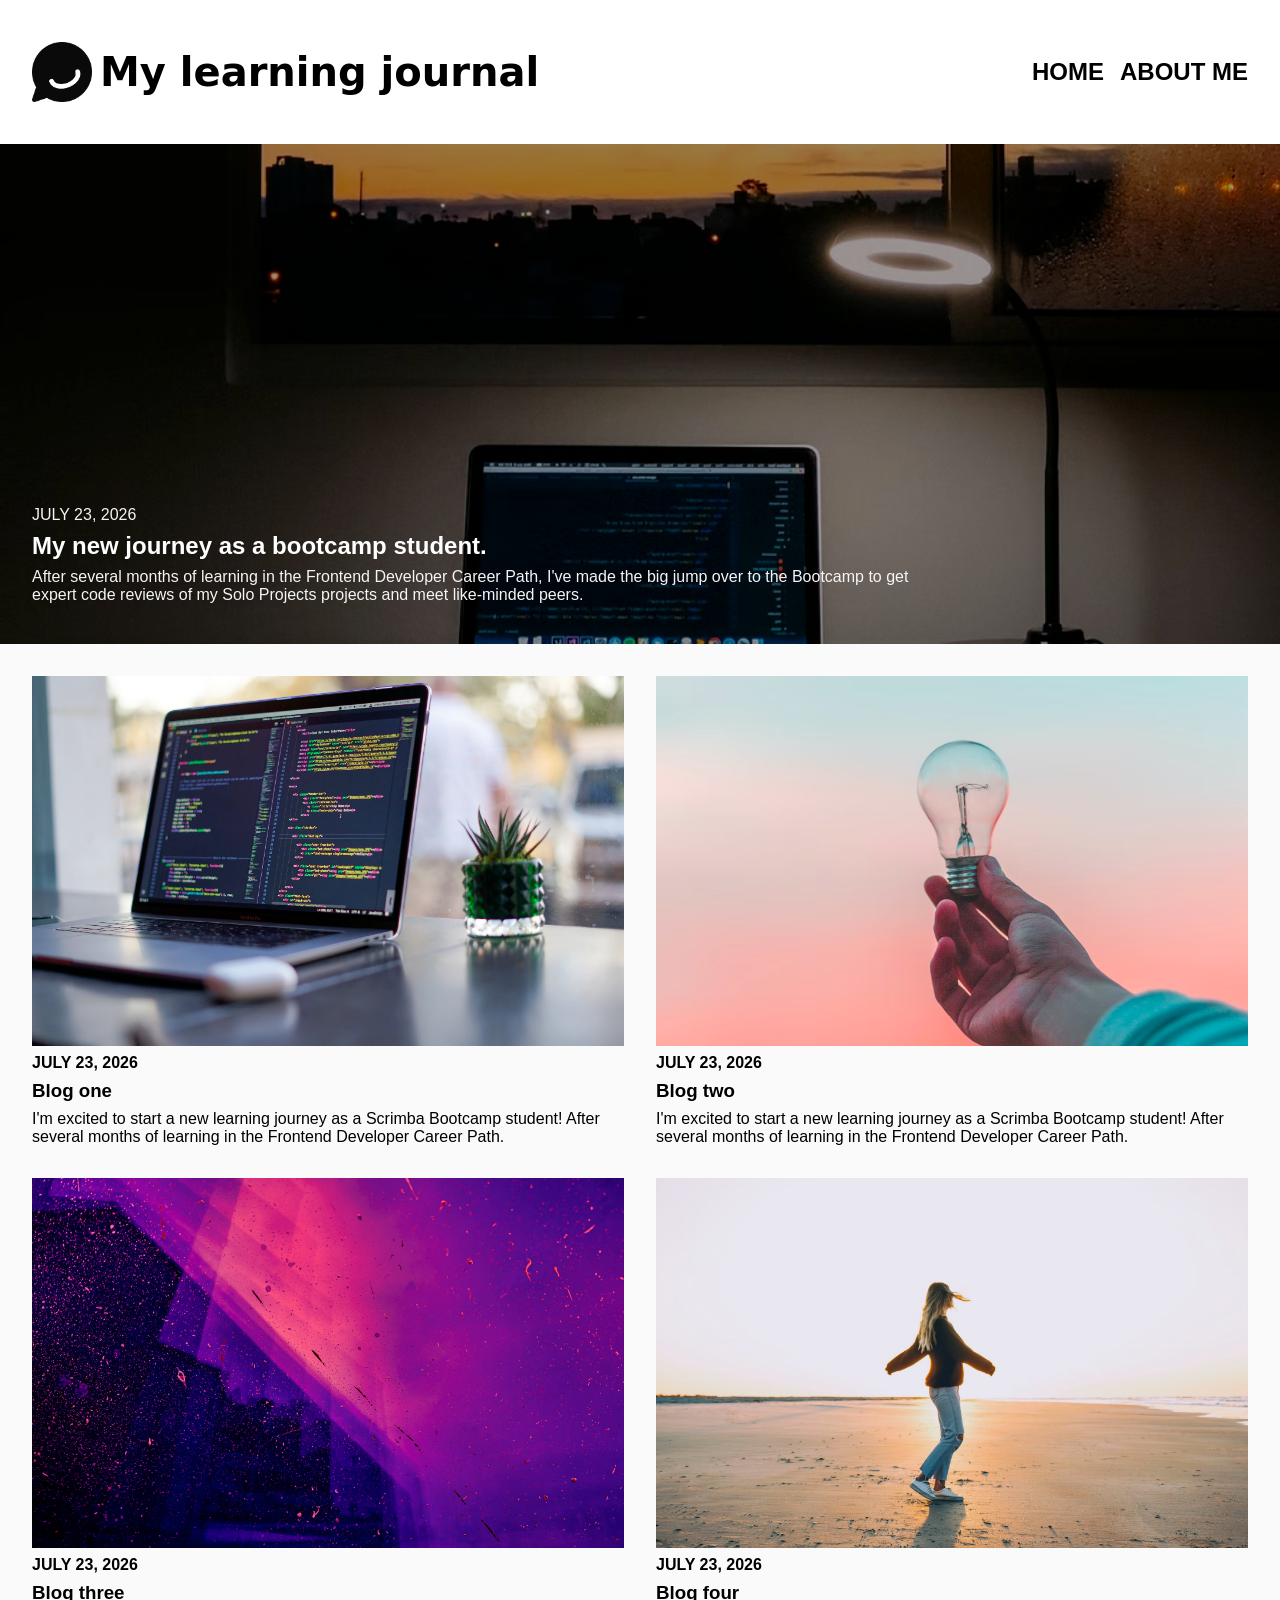
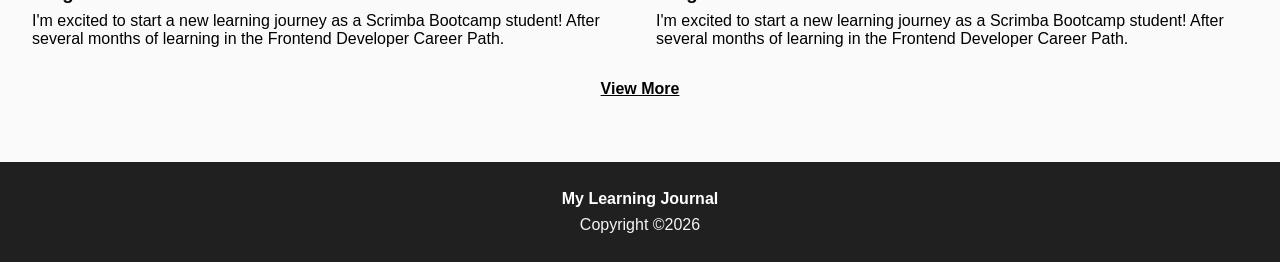
==== commit d94af8f0: "final" ====
--- a/index.html
+++ b/index.html
@@ -37,35 +37,35 @@
                 <div class="blog-card">
                     <img src="images/blog1.png" alt="blog1">
                     <h4>JULY 23, 2026</h4>
-                    <h1><a href="">Blog one</a></h1>
+                    <h1><a href="blogx.html">Blog one</a></h1>
                     <p>I'm excited to start a new learning journey as a Scrimba Bootcamp student! After several months
                         of learning in the Frontend Developer Career Path.</p>
                 </div>
                 <div class="blog-card">
                     <img src="images/blog2.png" alt="blog1">
                     <h4>JULY 23, 2026</h4>
-                    <h1><a href="">Blog two</a></h1>
+                    <h1><a href="blogx.html">Blog two</a></h1>
                     <p>I'm excited to start a new learning journey as a Scrimba Bootcamp student! After several months
                         of learning in the Frontend Developer Career Path.</p>
                 </div>
                 <div class="blog-card">
                     <img src="images/blog3.png" alt="blog1">
                     <h4>JULY 23, 2026</h4>
-                    <h1><a href="">Blog three</a></h1>
+                    <h1><a href="blogx.html">Blog three</a></h1>
                     <p>I'm excited to start a new learning journey as a Scrimba Bootcamp student! After several months
                         of learning in the Frontend Developer Career Path.</p>
                 </div>
                 <div class="blog-card">
                     <img src="images/blog4.png" alt="blog1">
                     <h4>JULY 23, 2026</h4>
-                    <h1><a href="">Blog four</a></h1>
+                    <h1><a href="blogx.html">Blog four</a></h1>
                     <p>I'm excited to start a new learning journey as a Scrimba Bootcamp student! After several months
                         of learning in the Frontend Developer Career Path.</p>
                 </div>
                 <div class="blog-card">
                     <img src="images/blog5.png" alt="blog1">
                     <h4>JULY 23, 2026</h4>
-                    <h1><a href="">Blog five</a></h1>
+                    <h1><a href="blogx.html">Blog five</a></h1>
                     <p>I'm excited to start a new learning journey as a Scrimba Bootcamp student! After several months
                         of learning in the Frontend Developer Career Path.</p>
                 </div>
@@ -79,7 +79,7 @@
                 <div class="blog-card">
                     <img src="images/blog7.png" alt="blog1">
                     <h4>JULY 23, 2026</h4>
-                    <h1><a href="">Blog seven</a></h1>
+                    <h1><a href="blogx.html">Blog seven</a></h1>
                     <p>I'm excited to start a new learning journey as a Scrimba Bootcamp student! After several months
                         of learning in the Frontend Developer Career Path.</p>
                 </div>
--- a/index.css
+++ b/index.css
@@ -26,7 +26,7 @@
     display: flex;
     flex-direction: column;
     justify-content: center;
-    margin-top: 2rem;
+    margin-top: 4rem;
 }
 
 img {
@@ -147,7 +147,7 @@
 
 /*--------------------------------hero------------------------------*/
 
-/*--------------------------------blog------------------------------*/
+/*--------------------------------Card------------------------------*/
 
 .blogs {
     display: grid;
@@ -177,9 +177,7 @@
     padding-top: .5rem;
 }
 
-.blog-card h4 {
-    font-weight: lighter;
-}
+
 
 .blog-card a {
     text-decoration: none;
@@ -208,7 +206,7 @@
 }
 
 
-/*--------------------------------blog------------------------------*/
+/*--------------------------------Card------------------------------*/
 
 
 /*--------------------------------footer----------------------------*/
@@ -273,6 +271,24 @@
 
 /*=============================About Page===========================*/
 
+/*=============================Blog Page===========================*/
+.blog-content {
+    margin-top: 3rem;
+    font-family: sans-serif;
+    margin-bottom: 3rem;
+}
+
+.blog-content img {
+    width: 100%;
+    aspect-ratio: 2 / 1;
+    object-fit: cover;
+    object-position: center bottom;
+    margin-top: 2rem;
+    margin-bottom: 2rem;
+}
+
+/*=============================Blog Page===========================*/
+
 /*==================================================================*/
 
 
@@ -322,6 +338,11 @@
         margin-left: 5rem;
         margin-right: 5rem;
     }
+
+    .config {
+        margin-left: 5rem;
+        margin-right: 5rem;
+    }
 }
 
 
